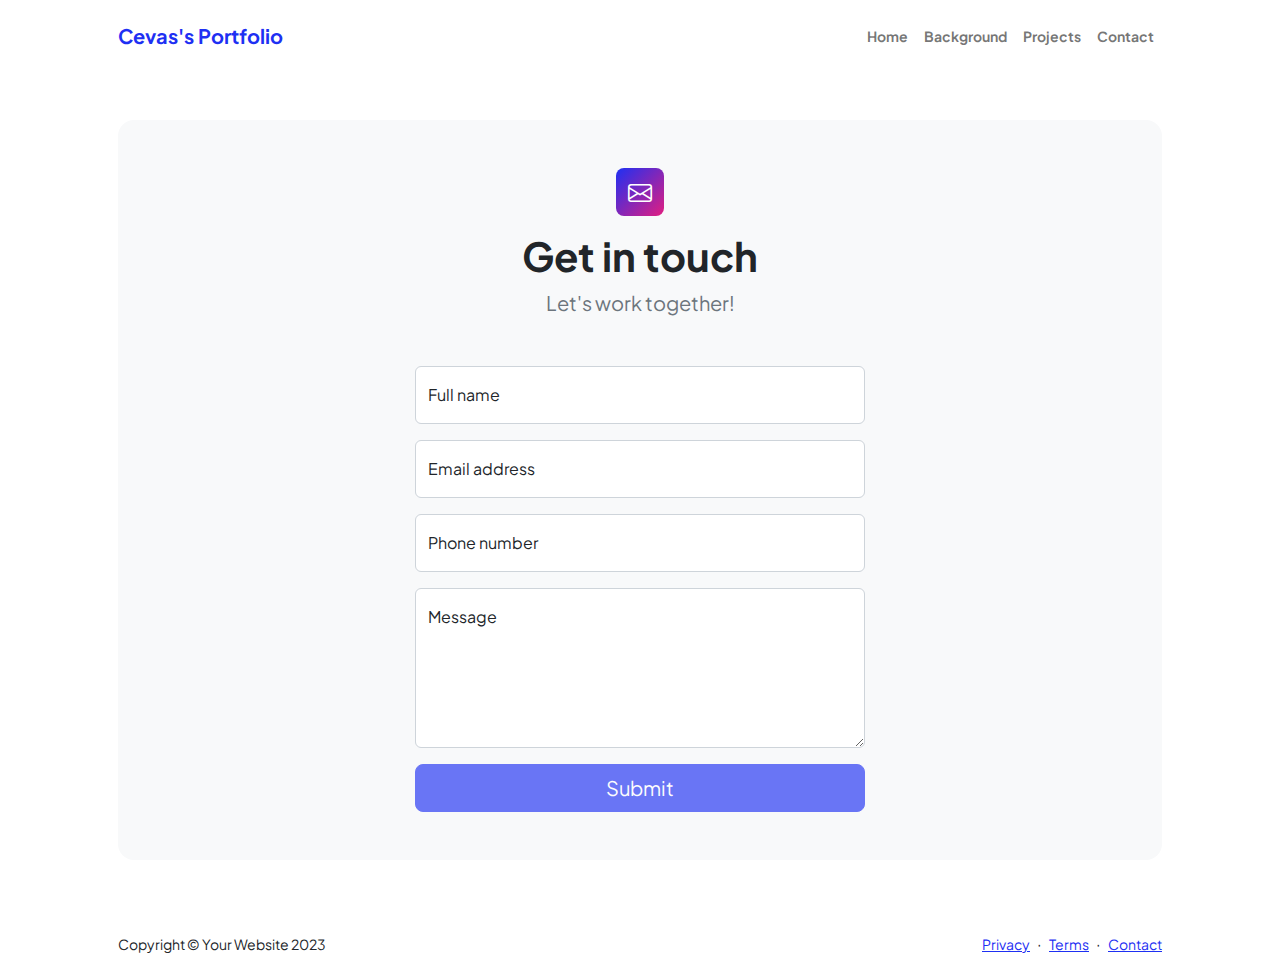
==== contact.html @ 552eab36 "first commit add element" ====
<!DOCTYPE html>
<html lang="en">
    <head>
        <meta charset="utf-8" />
        <meta name="viewport" content="width=device-width, initial-scale=1, shrink-to-fit=no" />
        <meta name="description" content />
        <meta name="author" content />
        <title>Portfolio</title>
        <!-- Favicon-->
        <link rel="icon" type="image/x-icon" href="assets/favicon.ico" />
        <!-- Custom Google font-->
        <link rel="preconnect" href="https://fonts.googleapis.com" />
        <link rel="preconnect" href="https://fonts.gstatic.com" crossorigin />
        <link href="https://fonts.googleapis.com/css2?family=Plus+Jakarta+Sans:wght@100;200;300;400;500;600;700;800;900&amp;display=swap" rel="stylesheet" />
        <!-- Bootstrap icons-->
        <link href="https://cdn.jsdelivr.net/npm/bootstrap-icons@1.8.1/font/bootstrap-icons.css" rel="stylesheet" />
        <!-- Core theme CSS (includes Bootstrap)-->
        <link href="css/styles.css" rel="stylesheet" />
    </head>
    <body class="d-flex flex-column">
        <main class="flex-shrink-0">
            <!-- Navigation-->
            <nav class="navbar navbar-expand-lg navbar-light bg-white py-3">
                <div class="container px-5">
                    <a class="navbar-brand" href="index.html"><span class="fw-bolder text-primary">Cevas's Portfolio</span></a>
                    <button class="navbar-toggler" type="button" data-bs-toggle="collapse" data-bs-target="#navbarSupportedContent" aria-controls="navbarSupportedContent" aria-expanded="false" aria-label="Toggle navigation"><span class="navbar-toggler-icon"></span></button>
                    <div class="collapse navbar-collapse" id="navbarSupportedContent">
                        <ul class="navbar-nav ms-auto mb-2 mb-lg-0 small fw-bolder">
                            <li class="nav-item"><a class="nav-link" href="index.html">Home</a></li>
                            <li class="nav-item"><a class="nav-link" href="resume.html">Background</a></li>
                            <li class="nav-item"><a class="nav-link" href="projects.html">Projects</a></li>
                            <li class="nav-item"><a class="nav-link" href="contact.html">Contact</a></li>
                        </ul>
                    </div>
                </div>
            </nav>
            <!-- Page content-->
            <section class="py-5">
                <div class="container px-5">
                    <!-- Contact form-->
                    <div class="bg-light rounded-4 py-5 px-4 px-md-5">
                        <div class="text-center mb-5">
                            <div class="feature bg-primary bg-gradient-primary-to-secondary text-white rounded-3 mb-3"><i class="bi bi-envelope"></i></div>
                            <h1 class="fw-bolder">Get in touch</h1>
                            <p class="lead fw-normal text-muted mb-0">Let's work together!</p>
                        </div>
                        <div class="row gx-5 justify-content-center">
                            <div class="col-lg-8 col-xl-6">
                                <!-- * * * * * * * * * * * * * * *-->
                                <!-- * * SB Forms Contact Form * *-->
                                <!-- * * * * * * * * * * * * * * *-->
                                <!-- This form is pre-integrated with SB Forms.-->
                                <!-- To make this form functional, sign up at-->
                                <!-- https://startbootstrap.com/solution/contact-forms-->
                                <!-- to get an API token!-->
                                <form id="contactForm" data-sb-form-api-token="API_TOKEN">
                                    <!-- Name input-->
                                    <div class="form-floating mb-3">
                                        <input class="form-control" id="name" type="text" placeholder="Enter your name..." data-sb-validations="required" />
                                        <label for="name">Full name</label>
                                        <div class="invalid-feedback" data-sb-feedback="name:required">A name is required.</div>
                                    </div>
                                    <!-- Email address input-->
                                    <div class="form-floating mb-3">
                                        <input class="form-control" id="email" type="email" placeholder="name@example.com" data-sb-validations="required,email" />
                                        <label for="email">Email address</label>
                                        <div class="invalid-feedback" data-sb-feedback="email:required">An email is required.</div>
                                        <div class="invalid-feedback" data-sb-feedback="email:email">Email is not valid.</div>
                                    </div>
                                    <!-- Phone number input-->
                                    <div class="form-floating mb-3">
                                        <input class="form-control" id="phone" type="tel" placeholder="(123) 456-7890" data-sb-validations="required" />
                                        <label for="phone">Phone number</label>
                                        <div class="invalid-feedback" data-sb-feedback="phone:required">A phone number is required.</div>
                                    </div>
                                    <!-- Message input-->
                                    <div class="form-floating mb-3">
                                        <textarea class="form-control" id="message" type="text" placeholder="Enter your message here..." style="height: 10rem" data-sb-validations="required"></textarea>
                                        <label for="message">Message</label>
                                        <div class="invalid-feedback" data-sb-feedback="message:required">A message is required.</div>
                                    </div>
                                    <!-- Submit success message-->
                                    <!---->
                                    <!-- This is what your users will see when the form-->
                                    <!-- has successfully submitted-->
                                    <div class="d-none" id="submitSuccessMessage">
                                        <div class="text-center mb-3">
                                            <div class="fw-bolder">Form submission successful!</div>
                                            To activate this form, sign up at
                                            <br />
                                            <a href="https://startbootstrap.com/solution/contact-forms">https://startbootstrap.com/solution/contact-forms</a>
                                        </div>
                                    </div>
                                    <!-- Submit error message-->
                                    <!---->
                                    <!-- This is what your users will see when there is-->
                                    <!-- an error submitting the form-->
                                    <div class="d-none" id="submitErrorMessage"><div class="text-center text-danger mb-3">Error sending message!</div></div>
                                    <!-- Submit Button-->
                                    <div class="d-grid"><button class="btn btn-primary btn-lg disabled" id="submitButton" type="submit">Submit</button></div>
                                </form>
                            </div>
                        </div>
                    </div>
                </div>
            </section>
        </main>
        <!-- Footer-->
        <footer class="bg-white py-4 mt-auto">
            <div class="container px-5">
                <div class="row align-items-center justify-content-between flex-column flex-sm-row">
                    <div class="col-auto"><div class="small m-0">Copyright &copy; Your Website 2023</div></div>
                    <div class="col-auto">
                        <a class="small" href="#!">Privacy</a>
                        <span class="mx-1">&middot;</span>
                        <a class="small" href="#!">Terms</a>
                        <span class="mx-1">&middot;</span>
                        <a class="small" href="#!">Contact</a>
                    </div>
                </div>
            </div>
        </footer>
        <!-- Bootstrap core JS-->
        <script src="https://cdn.jsdelivr.net/npm/bootstrap@5.2.3/dist/js/bootstrap.bundle.min.js"></script>
        <!-- Core theme JS-->
        <script src="js/scripts.js"></script>
        <!-- * * * * * * * * * * * * * * * * * * * * * * * * * * * * * * * * * * * * * * * *-->
        <!-- * *                               SB Forms JS                               * *-->
        <!-- * * Activate your form at https://startbootstrap.com/solution/contact-forms * *-->
        <!-- * * * * * * * * * * * * * * * * * * * * * * * * * * * * * * * * * * * * * * * *-->
        <script src="https://cdn.startbootstrap.com/sb-forms-latest.js"></script>
    </body>
</html>
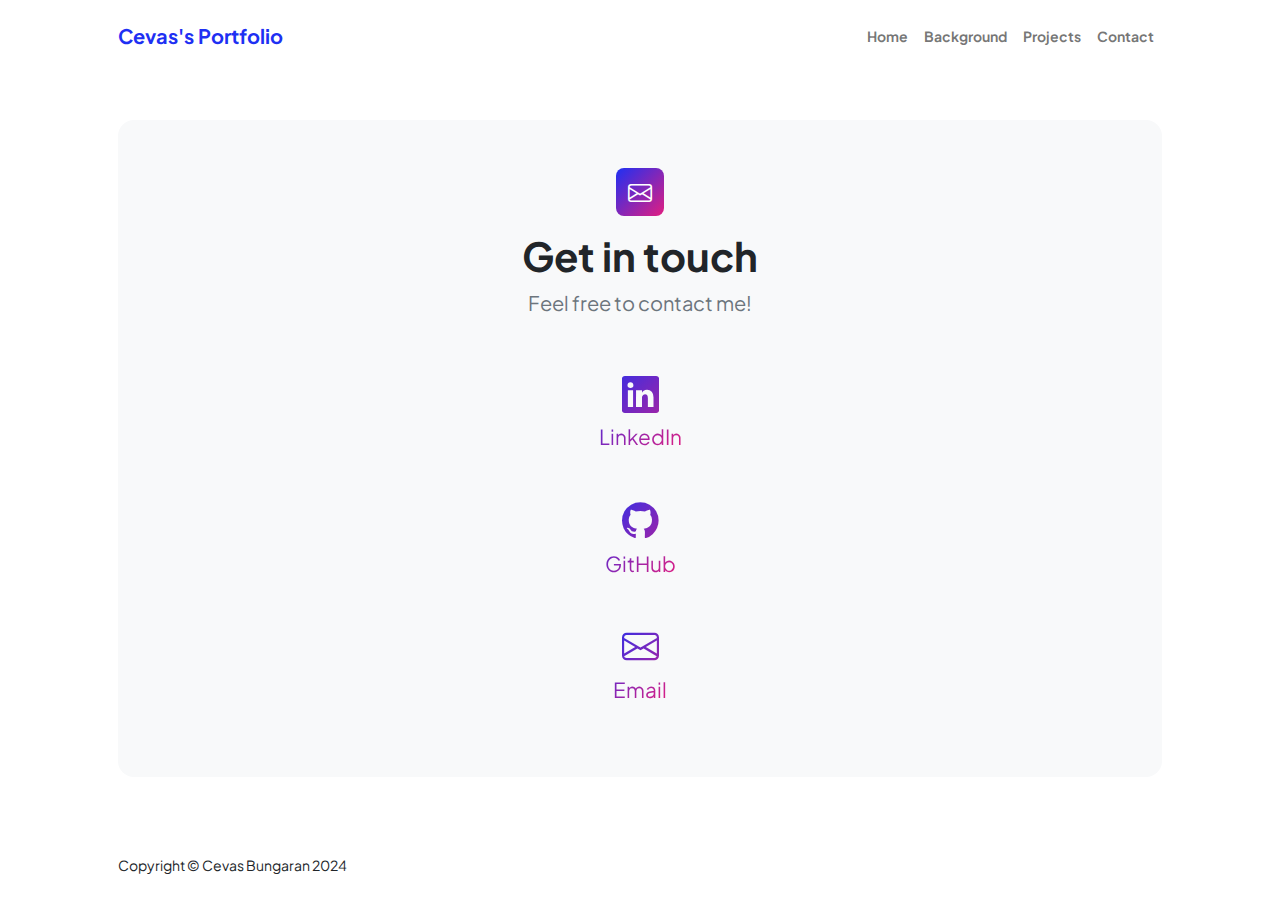
==== commit 24cbfdae: "update on contact and homepage" ====
--- a/contact.html
+++ b/contact.html
@@ -37,86 +37,46 @@
             <!-- Page content-->
             <section class="py-5">
                 <div class="container px-5">
-                    <!-- Contact form-->
+                    <!-- Contact section-->
                     <div class="bg-light rounded-4 py-5 px-4 px-md-5">
                         <div class="text-center mb-5">
-                            <div class="feature bg-primary bg-gradient-primary-to-secondary text-white rounded-3 mb-3"><i class="bi bi-envelope"></i></div>
+                            <div class="feature bg-primary bg-gradient-primary-to-secondary text-white rounded-3 mb-3">
+                                <i class="bi bi-envelope"></i>
+                            </div>
                             <h1 class="fw-bolder">Get in touch</h1>
-                            <p class="lead fw-normal text-muted mb-0">Let's work together!</p>
+                            <p class="lead fw-normal text-muted mb-0">Feel free to contact me!</p>
                         </div>
-                        <div class="row gx-5 justify-content-center">
-                            <div class="col-lg-8 col-xl-6">
-                                <!-- * * * * * * * * * * * * * * *-->
-                                <!-- * * SB Forms Contact Form * *-->
-                                <!-- * * * * * * * * * * * * * * *-->
-                                <!-- This form is pre-integrated with SB Forms.-->
-                                <!-- To make this form functional, sign up at-->
-                                <!-- https://startbootstrap.com/solution/contact-forms-->
-                                <!-- to get an API token!-->
-                                <form id="contactForm" data-sb-form-api-token="API_TOKEN">
-                                    <!-- Name input-->
-                                    <div class="form-floating mb-3">
-                                        <input class="form-control" id="name" type="text" placeholder="Enter your name..." data-sb-validations="required" />
-                                        <label for="name">Full name</label>
-                                        <div class="invalid-feedback" data-sb-feedback="name:required">A name is required.</div>
-                                    </div>
-                                    <!-- Email address input-->
-                                    <div class="form-floating mb-3">
-                                        <input class="form-control" id="email" type="email" placeholder="name@example.com" data-sb-validations="required,email" />
-                                        <label for="email">Email address</label>
-                                        <div class="invalid-feedback" data-sb-feedback="email:required">An email is required.</div>
-                                        <div class="invalid-feedback" data-sb-feedback="email:email">Email is not valid.</div>
-                                    </div>
-                                    <!-- Phone number input-->
-                                    <div class="form-floating mb-3">
-                                        <input class="form-control" id="phone" type="tel" placeholder="(123) 456-7890" data-sb-validations="required" />
-                                        <label for="phone">Phone number</label>
-                                        <div class="invalid-feedback" data-sb-feedback="phone:required">A phone number is required.</div>
-                                    </div>
-                                    <!-- Message input-->
-                                    <div class="form-floating mb-3">
-                                        <textarea class="form-control" id="message" type="text" placeholder="Enter your message here..." style="height: 10rem" data-sb-validations="required"></textarea>
-                                        <label for="message">Message</label>
-                                        <div class="invalid-feedback" data-sb-feedback="message:required">A message is required.</div>
-                                    </div>
-                                    <!-- Submit success message-->
-                                    <!---->
-                                    <!-- This is what your users will see when the form-->
-                                    <!-- has successfully submitted-->
-                                    <div class="d-none" id="submitSuccessMessage">
-                                        <div class="text-center mb-3">
-                                            <div class="fw-bolder">Form submission successful!</div>
-                                            To activate this form, sign up at
-                                            <br />
-                                            <a href="https://startbootstrap.com/solution/contact-forms">https://startbootstrap.com/solution/contact-forms</a>
-                                        </div>
-                                    </div>
-                                    <!-- Submit error message-->
-                                    <!---->
-                                    <!-- This is what your users will see when there is-->
-                                    <!-- an error submitting the form-->
-                                    <div class="d-none" id="submitErrorMessage"><div class="text-center text-danger mb-3">Error sending message!</div></div>
-                                    <!-- Submit Button-->
-                                    <div class="d-grid"><button class="btn btn-primary btn-lg disabled" id="submitButton" type="submit">Submit</button></div>
-                                </form>
+                        <div class="icon-text-container text-center">
+                            <div class="icon-text mb-4">
+                                <a class="text-gradient d-flex flex-column align-items-center" href="https://www.linkedin.com/in/cevas-bungaran-b33566210/" target="_blank">
+                                    <i class="bi bi-linkedin "></i>
+                                    <span>LinkedIn</span>
+                                </a>
+                            </div>
+                            <div class="icon-text mb-4">
+                                <a class="text-gradient d-flex flex-column align-items-center" href="https://github.com/cevasbungaran" target="_blank">
+                                    <i class="bi bi-github "></i>
+                                    <span>GitHub</span>
+                                </a>
+                            </div>
+                            <div class="icon-text mb-4">
+                                <a class="text-gradient d-flex flex-column align-items-center" href="mailto:cevas@example.com">
+                                    <i class="bi bi-envelope "></i>
+                                    <span>Email</span>
+                                </a>
                             </div>
                         </div>
                     </div>
                 </div>
             </section>
+
+
         </main>
         <!-- Footer-->
         <footer class="bg-white py-4 mt-auto">
             <div class="container px-5">
                 <div class="row align-items-center justify-content-between flex-column flex-sm-row">
-                    <div class="col-auto"><div class="small m-0">Copyright &copy; Your Website 2023</div></div>
-                    <div class="col-auto">
-                        <a class="small" href="#!">Privacy</a>
-                        <span class="mx-1">&middot;</span>
-                        <a class="small" href="#!">Terms</a>
-                        <span class="mx-1">&middot;</span>
-                        <a class="small" href="#!">Contact</a>
-                    </div>
+                    <div class="col-auto"><div class="small m-0">Copyright &copy; Cevas Bungaran 2024</div></div>
                 </div>
             </div>
         </footer>
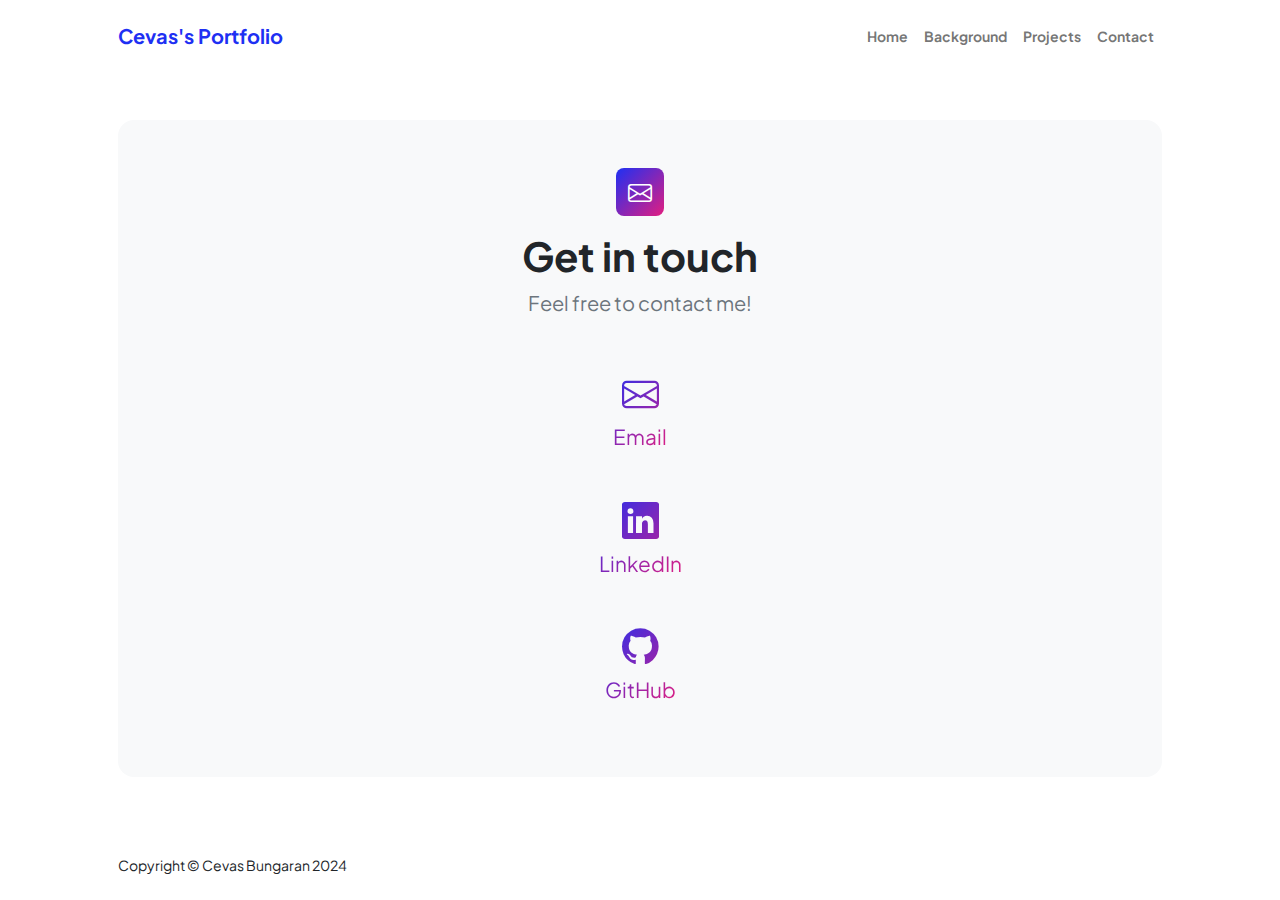
==== commit f841c61e: "update on contact and projects" ====
--- a/contact.html
+++ b/contact.html
@@ -48,6 +48,12 @@
                         </div>
                         <div class="icon-text-container text-center">
                             <div class="icon-text mb-4">
+                                <a class="text-gradient d-flex flex-column align-items-center" href="https://mail.google.com/mail/?view=cm&fs=1&to=cevasbungaran07@gmail.com" target="_blank">
+                                    <i class="bi bi-envelope "></i>
+                                    <span>Email</span>
+                                </a>
+                            </div>
+                            <div class="icon-text mb-4">
                                 <a class="text-gradient d-flex flex-column align-items-center" href="https://www.linkedin.com/in/cevas-bungaran-b33566210/" target="_blank">
                                     <i class="bi bi-linkedin "></i>
                                     <span>LinkedIn</span>
@@ -57,12 +63,6 @@
                                 <a class="text-gradient d-flex flex-column align-items-center" href="https://github.com/cevasbungaran" target="_blank">
                                     <i class="bi bi-github "></i>
                                     <span>GitHub</span>
-                                </a>
-                            </div>
-                            <div class="icon-text mb-4">
-                                <a class="text-gradient d-flex flex-column align-items-center" href="mailto:cevas@example.com">
-                                    <i class="bi bi-envelope "></i>
-                                    <span>Email</span>
                                 </a>
                             </div>
                         </div>
